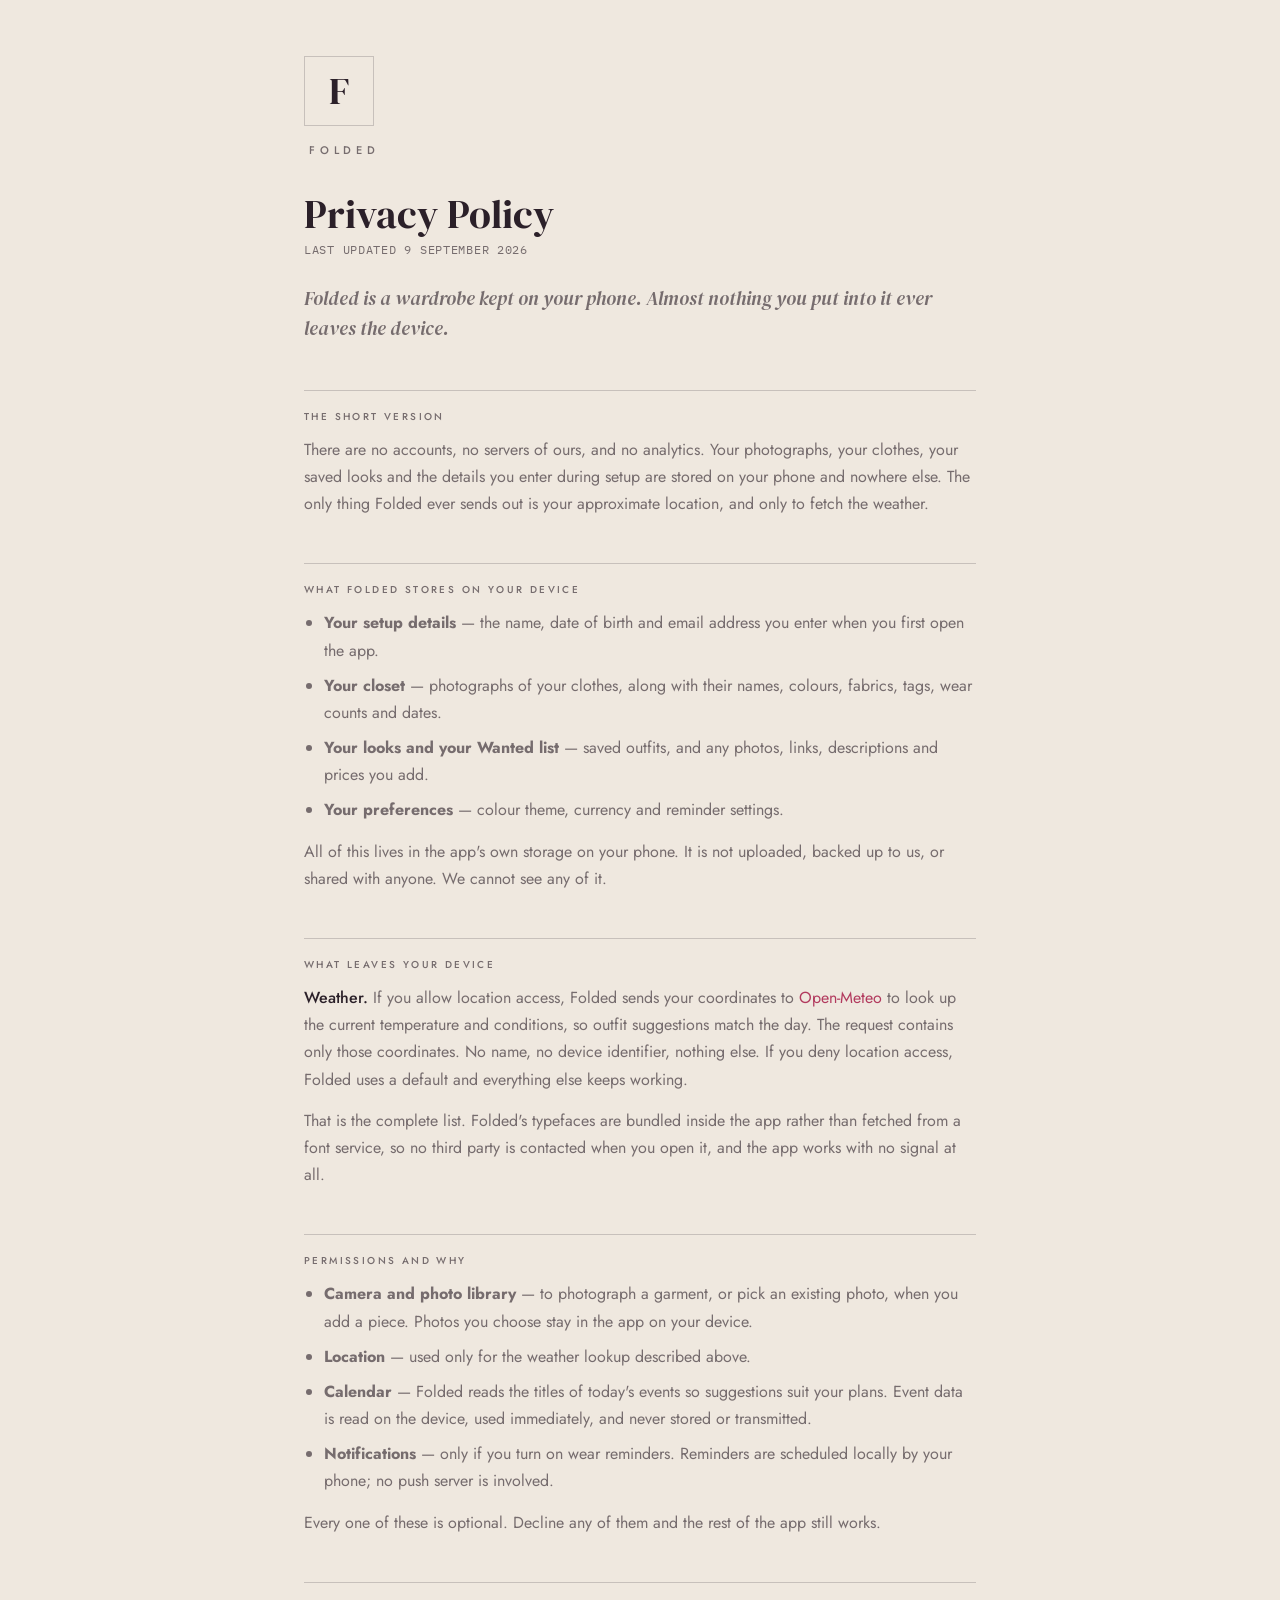
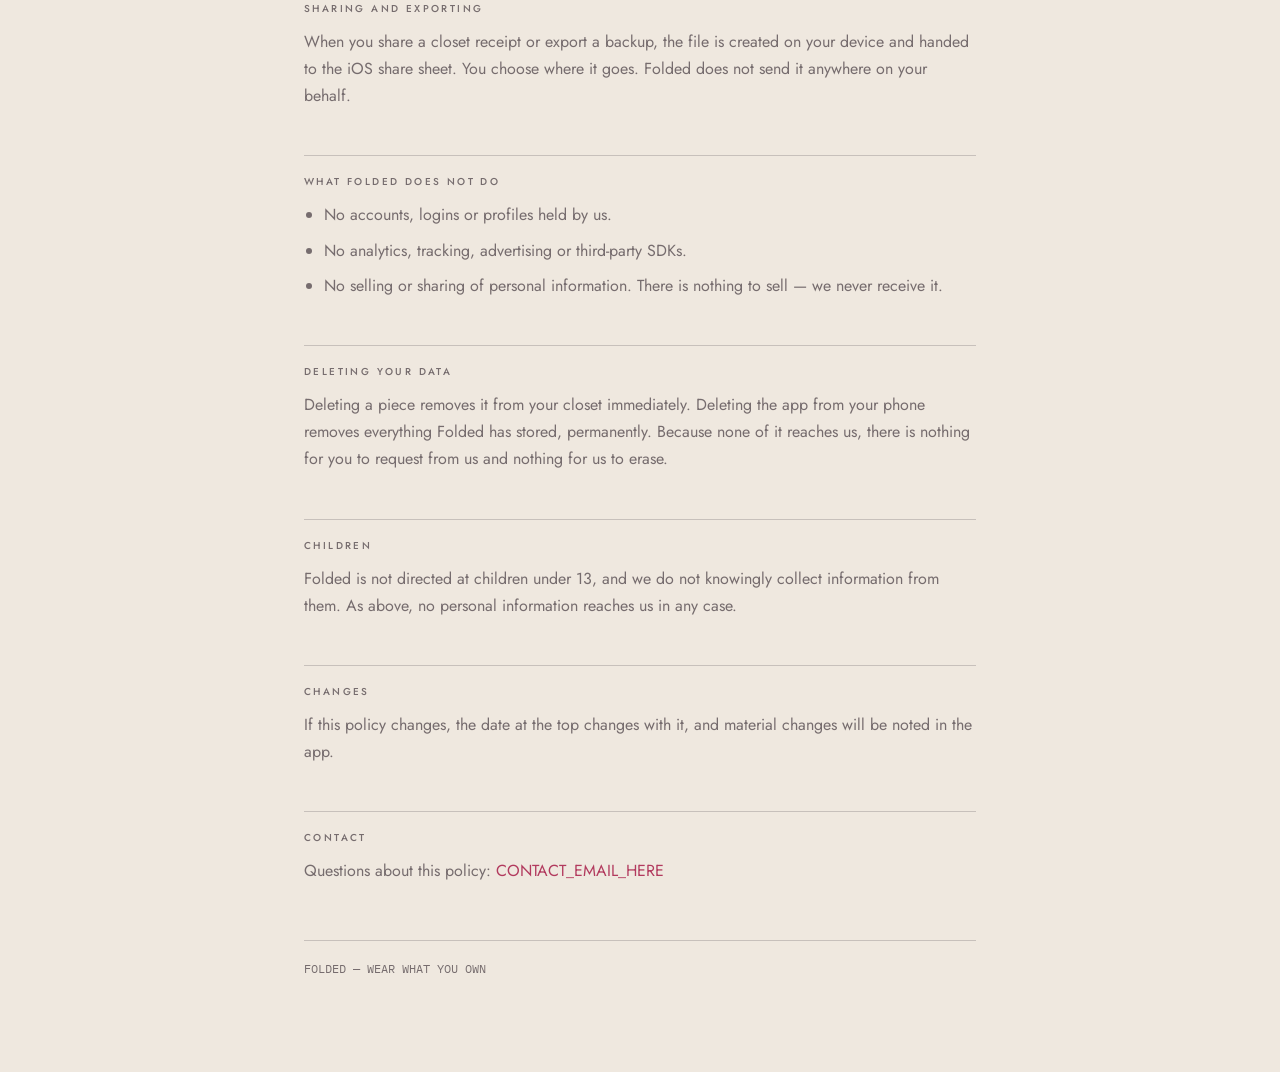
==== index.html @ 3921680c "Add Folded privacy policy for App Store submission Served via GitHub Pages so App Store Connect has " ====
<!doctype html>
<html lang="en">
<head>
<meta charset="utf-8" />
<meta name="viewport" content="width=device-width, initial-scale=1" />
<title>Folded — Privacy Policy</title>
<link rel="preconnect" href="https://fonts.gstatic.com" crossorigin />
<link href="https://fonts.googleapis.com/css2?family=DM+Serif+Display&family=Jost:wght@400;500&family=IBM+Plex+Mono:wght@400&display=swap" rel="stylesheet" />
<style>
  :root { --bg:#EFE8DF; --surf:#FBF8F3; --ink:#2B2029; --muted:rgba(43,32,41,.62); --line:rgba(43,32,41,.2); --acc:#B23A5E; }
  * { box-sizing: border-box; }
  body { margin:0; background:var(--bg); color:var(--ink); font:400 16px/1.7 Jost, system-ui, sans-serif; }
  .wrap { max-width: 720px; margin:0 auto; padding: 56px 24px 96px; }
  .mark { width:70px; height:70px; border:1px solid var(--line); display:flex; align-items:center; justify-content:center; }
  .mark span { font:400 38px/1 "DM Serif Display", Georgia, serif; }
  .brand { font:500 11px Jost, sans-serif; letter-spacing:.44em; padding-left:.44em; color:var(--muted); margin-top:16px; }
  h1 { font:400 40px/1.1 "DM Serif Display", Georgia, serif; margin:34px 0 6px; }
  .date { font:400 12px "IBM Plex Mono", monospace; color:var(--muted); letter-spacing:.06em; }
  .lede { font:400 italic 19px/1.6 "DM Serif Display", Georgia, serif; margin:26px 0 0; }
  h2 { font:500 10px Jost, sans-serif; letter-spacing:.24em; color:var(--muted); margin:46px 0 12px; border-top:1px solid var(--line); padding-top:18px; }
  p { margin:0 0 14px; color:var(--muted); }
  p strong { color:var(--ink); font-weight:500; }
  ul { margin:0 0 14px; padding-left:20px; color:var(--muted); }
  li { margin-bottom:8px; }
  .note { background:var(--surf); border:1px solid var(--line); padding:18px 20px; margin:22px 0; }
  .note p:last-child { margin-bottom:0; }
  a { color:var(--acc); text-decoration:none; }
  footer { margin-top:56px; border-top:1px solid var(--line); padding-top:20px; font:400 12px "IBM Plex Mono", monospace; color:var(--muted); }
</style>
</head>
<body>
<div class="wrap">
  <div class="mark"><span>F</span></div>
  <div class="brand">FOLDED</div>

  <h1>Privacy Policy</h1>
  <div class="date">LAST UPDATED 9 SEPTEMBER 2026</div>

  <p class="lede">Folded is a wardrobe kept on your phone. Almost nothing you put into it ever leaves the device.</p>

  <h2>THE SHORT VERSION</h2>
  <p>There are no accounts, no servers of ours, and no analytics. Your photographs, your clothes, your saved looks and the details you enter during setup are stored on your phone and nowhere else. The only thing Folded ever sends out is your approximate location, and only to fetch the weather.</p>

  <h2>WHAT FOLDED STORES ON YOUR DEVICE</h2>
  <ul>
    <li><strong>Your setup details</strong> — the name, date of birth and email address you enter when you first open the app.</li>
    <li><strong>Your closet</strong> — photographs of your clothes, along with their names, colours, fabrics, tags, wear counts and dates.</li>
    <li><strong>Your looks and your Wanted list</strong> — saved outfits, and any photos, links, descriptions and prices you add.</li>
    <li><strong>Your preferences</strong> — colour theme, currency and reminder settings.</li>
  </ul>
  <p>All of this lives in the app's own storage on your phone. It is not uploaded, backed up to us, or shared with anyone. We cannot see any of it.</p>

  <h2>WHAT LEAVES YOUR DEVICE</h2>
  <p><strong>Weather.</strong> If you allow location access, Folded sends your coordinates to <a href="https://open-meteo.com/">Open-Meteo</a> to look up the current temperature and conditions, so outfit suggestions match the day. The request contains only those coordinates. No name, no device identifier, nothing else. If you deny location access, Folded uses a default and everything else keeps working.</p>
  <p>That is the complete list. Folded's typefaces are bundled inside the app rather than fetched from a font service, so no third party is contacted when you open it, and the app works with no signal at all.</p>

  <h2>PERMISSIONS AND WHY</h2>
  <ul>
    <li><strong>Camera and photo library</strong> — to photograph a garment, or pick an existing photo, when you add a piece. Photos you choose stay in the app on your device.</li>
    <li><strong>Location</strong> — used only for the weather lookup described above.</li>
    <li><strong>Calendar</strong> — Folded reads the titles of today's events so suggestions suit your plans. Event data is read on the device, used immediately, and never stored or transmitted.</li>
    <li><strong>Notifications</strong> — only if you turn on wear reminders. Reminders are scheduled locally by your phone; no push server is involved.</li>
  </ul>
  <p>Every one of these is optional. Decline any of them and the rest of the app still works.</p>

  <h2>SHARING AND EXPORTING</h2>
  <p>When you share a closet receipt or export a backup, the file is created on your device and handed to the iOS share sheet. You choose where it goes. Folded does not send it anywhere on your behalf.</p>

  <h2>WHAT FOLDED DOES NOT DO</h2>
  <ul>
    <li>No accounts, logins or profiles held by us.</li>
    <li>No analytics, tracking, advertising or third-party SDKs.</li>
    <li>No selling or sharing of personal information. There is nothing to sell — we never receive it.</li>
  </ul>

  <h2>DELETING YOUR DATA</h2>
  <p>Deleting a piece removes it from your closet immediately. Deleting the app from your phone removes everything Folded has stored, permanently. Because none of it reaches us, there is nothing for you to request from us and nothing for us to erase.</p>

  <h2>CHILDREN</h2>
  <p>Folded is not directed at children under 13, and we do not knowingly collect information from them. As above, no personal information reaches us in any case.</p>

  <h2>CHANGES</h2>
  <p>If this policy changes, the date at the top changes with it, and material changes will be noted in the app.</p>

  <h2>CONTACT</h2>
  <p>Questions about this policy: <a href="mailto:CONTACT_EMAIL_HERE">CONTACT_EMAIL_HERE</a></p>

  <footer>FOLDED — WEAR WHAT YOU OWN</footer>
</div>
</body>
</html>
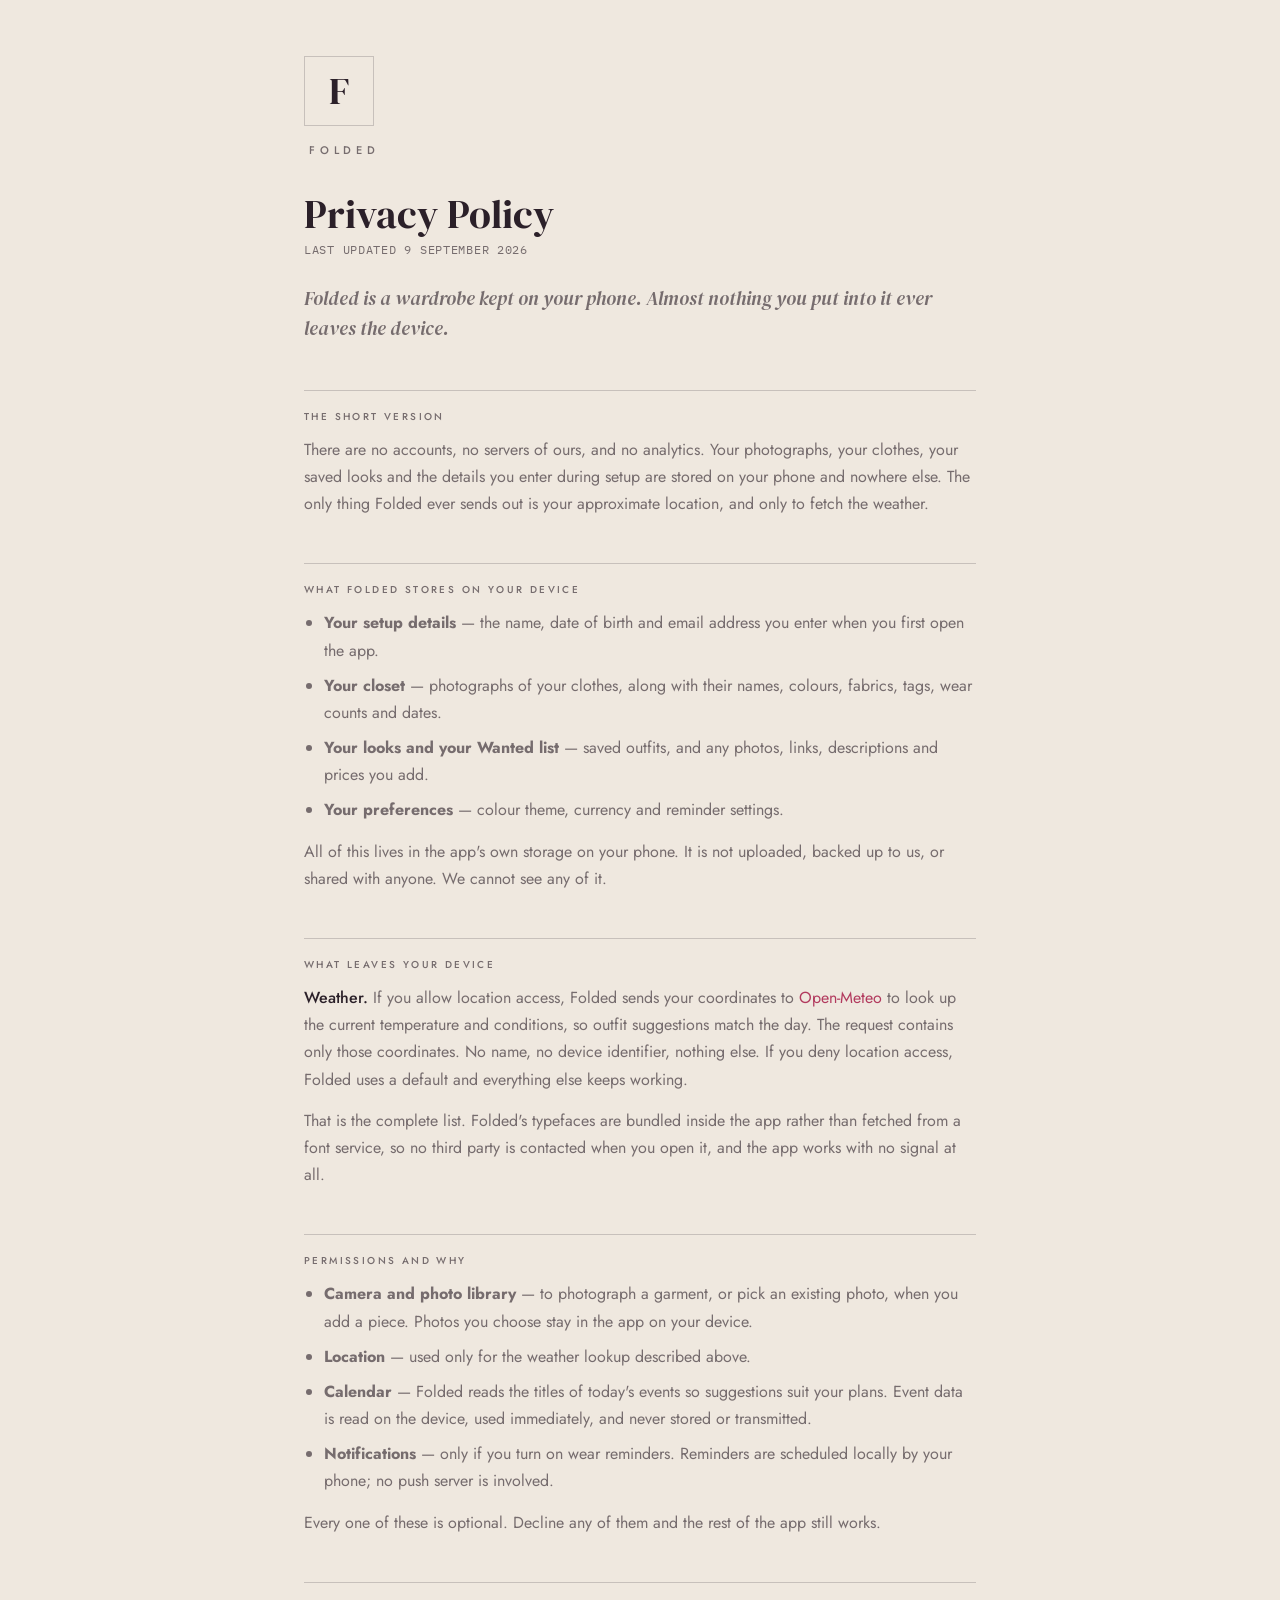
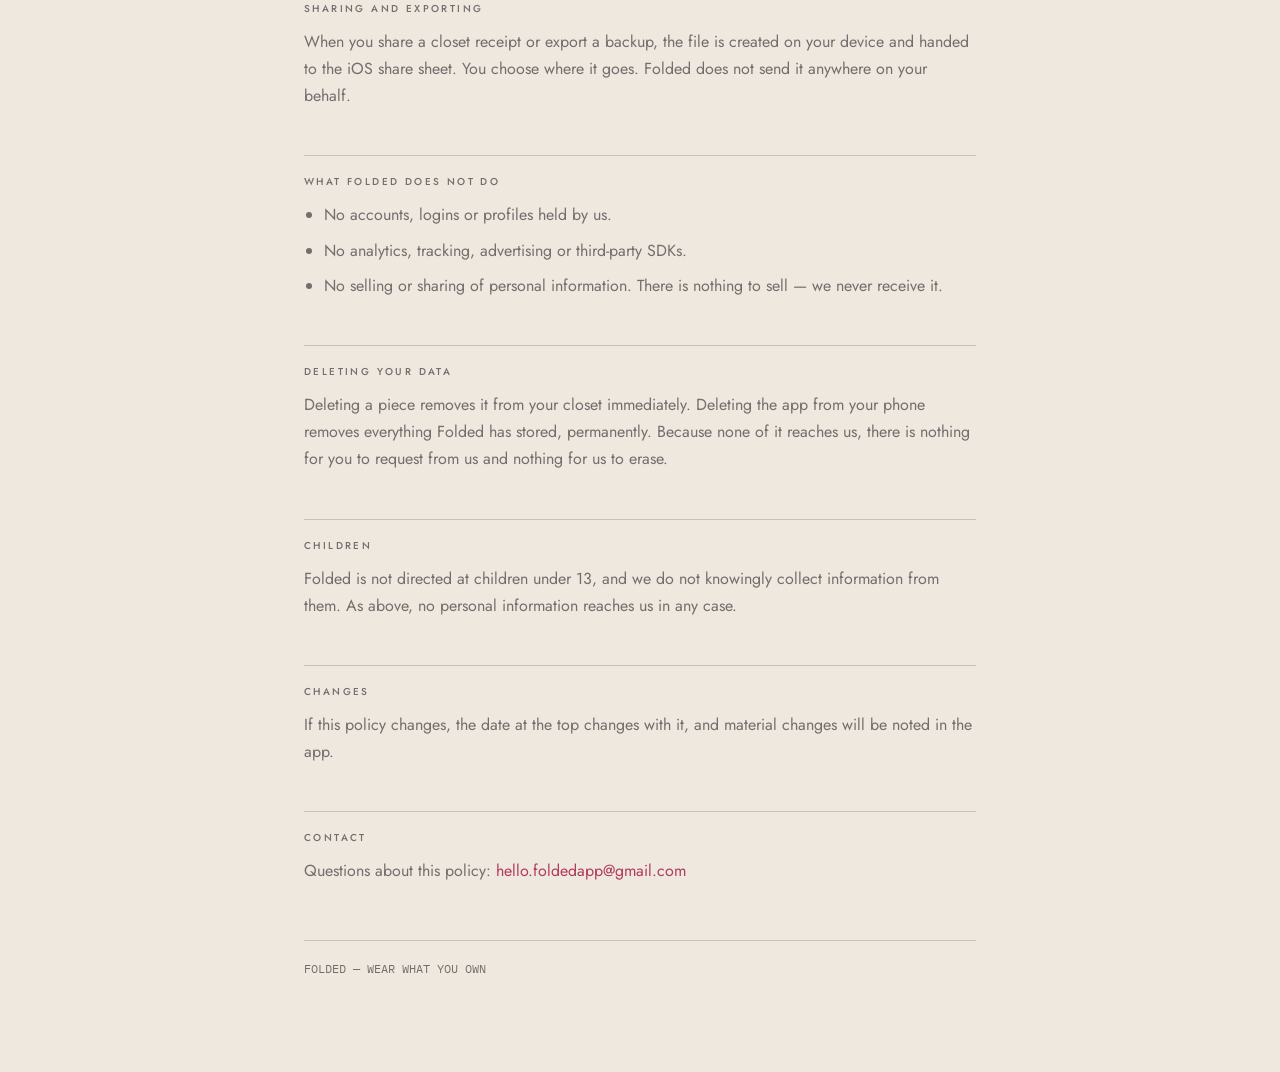
==== commit 86c9e179: "Add Folded contact address to privacy policy Co-Authored-By: Claude Opus 5 <noreply@anthropic.com>" ====
--- a/index.html
+++ b/index.html
@@ -83,7 +83,7 @@
   <p>If this policy changes, the date at the top changes with it, and material changes will be noted in the app.</p>
 
   <h2>CONTACT</h2>
-  <p>Questions about this policy: <a href="mailto:CONTACT_EMAIL_HERE">CONTACT_EMAIL_HERE</a></p>
+  <p>Questions about this policy: <a href="mailto:hello.foldedapp@gmail.com">hello.foldedapp@gmail.com</a></p>
 
   <footer>FOLDED — WEAR WHAT YOU OWN</footer>
 </div>
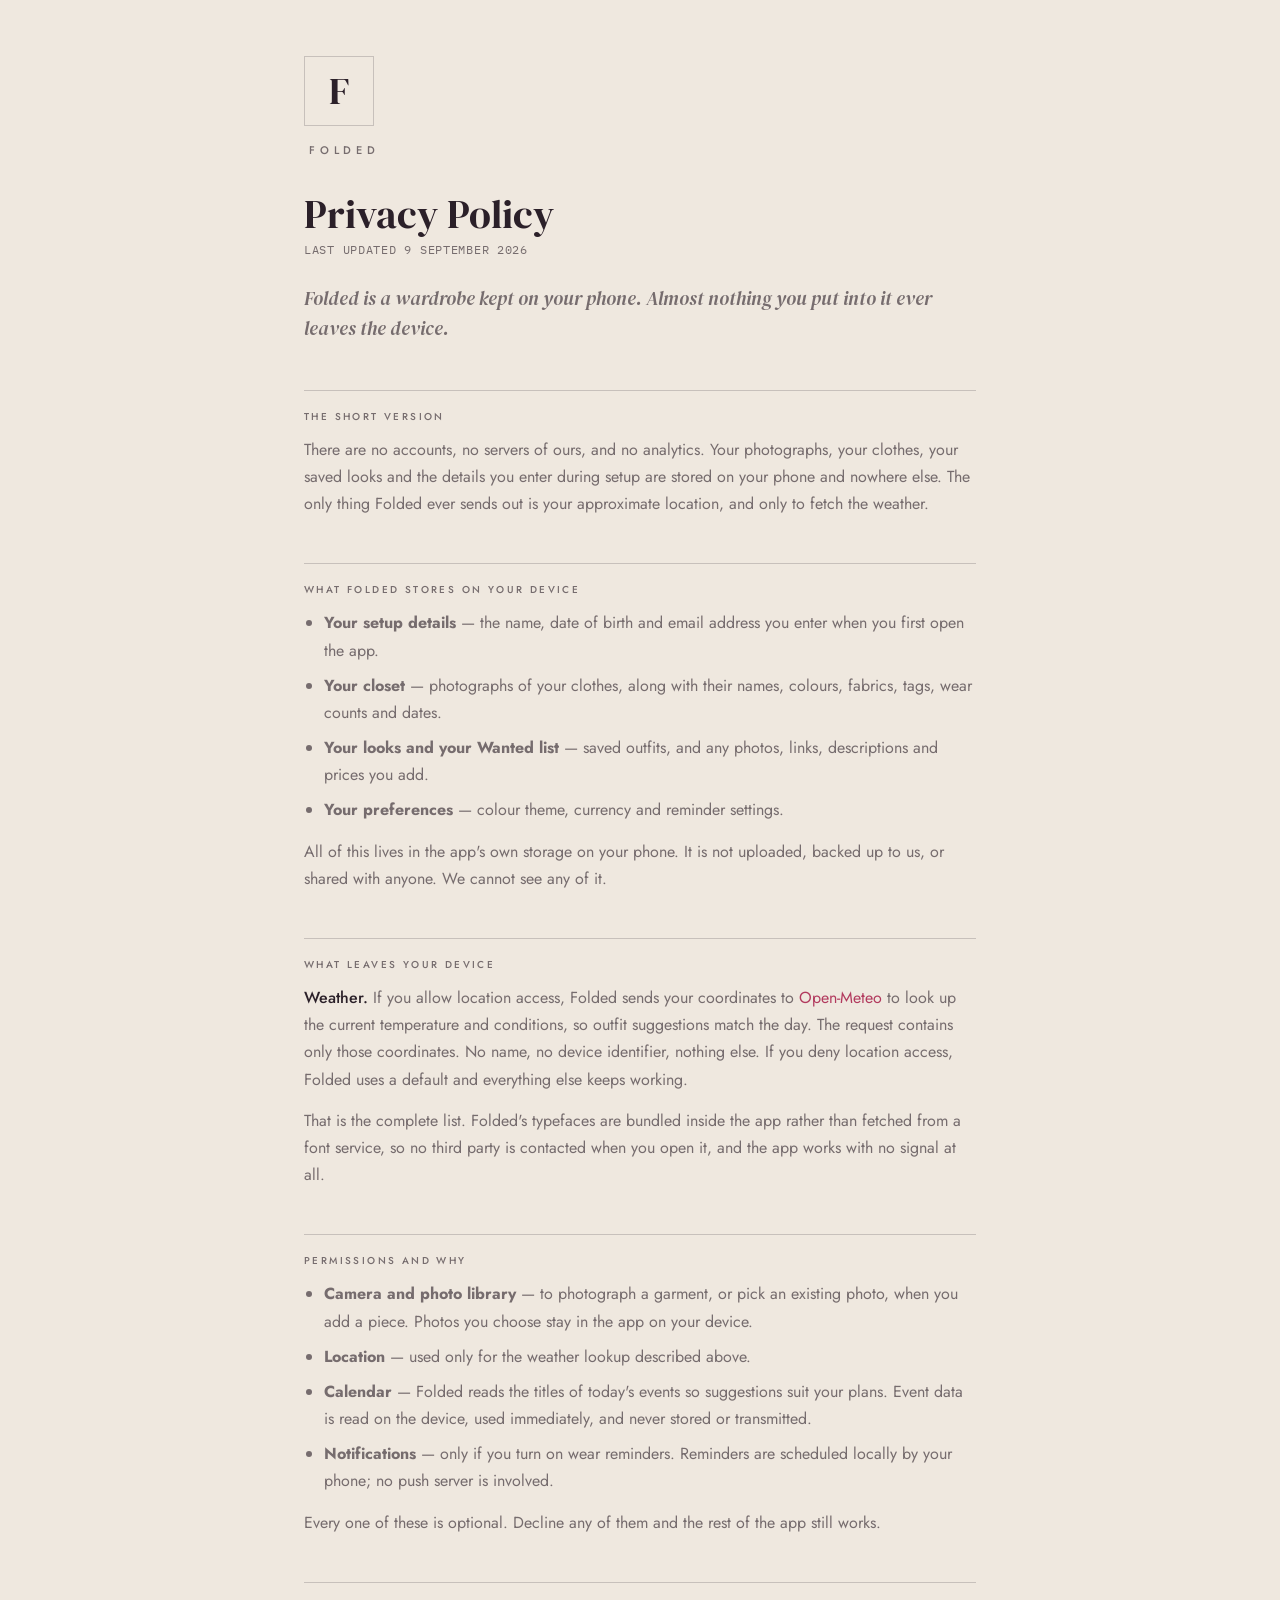
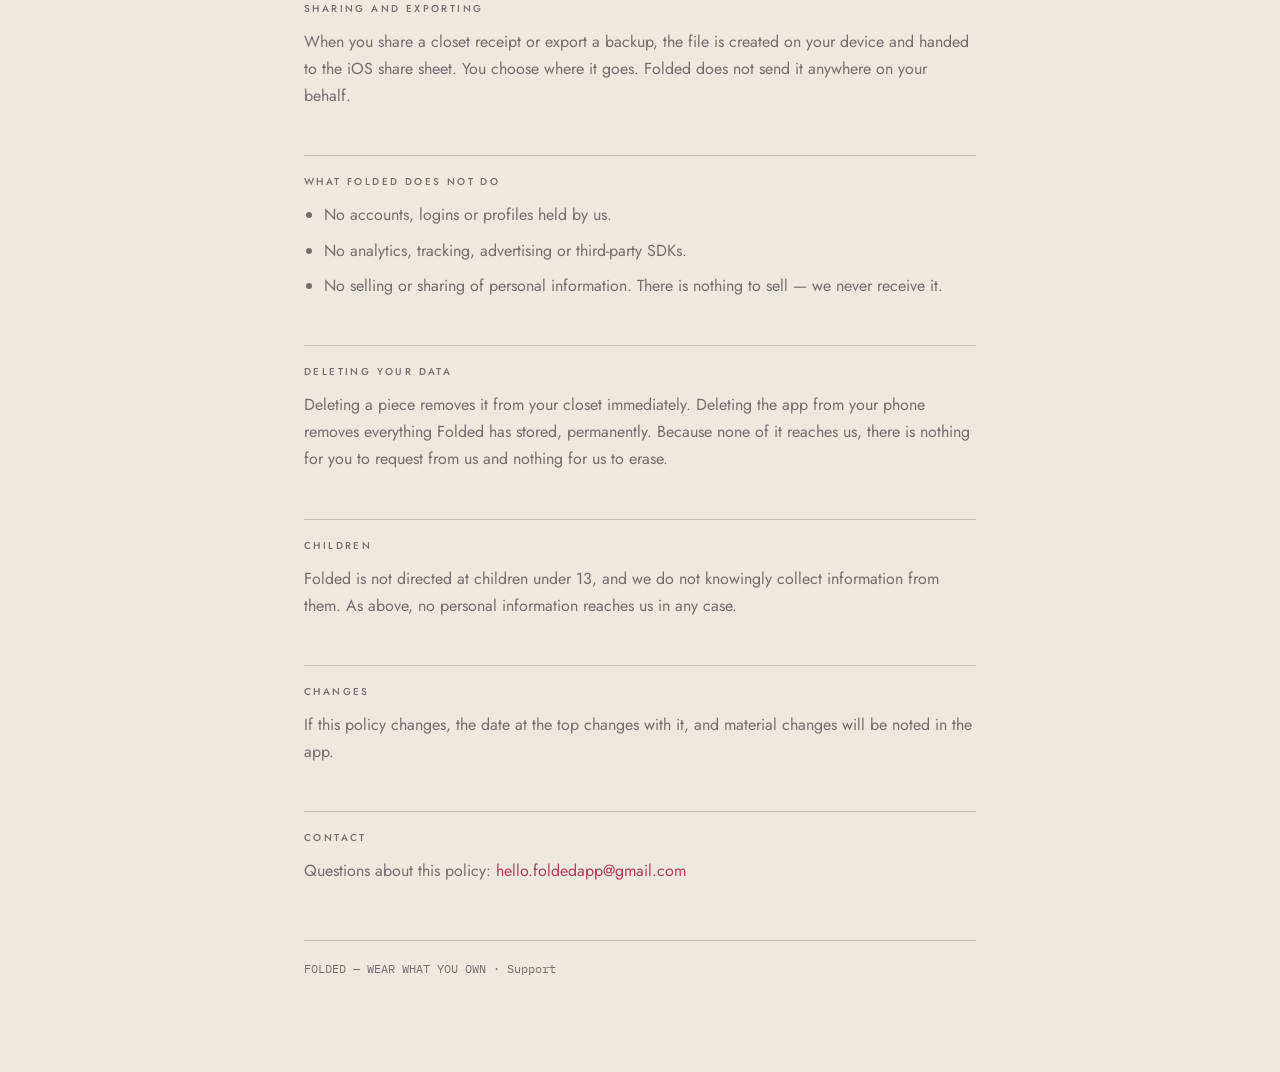
==== commit c2b4d4a6: "Add support page and cross-link it from the privacy policy Gives App Store Connect a Support URL alo" ====
--- a/index.html
+++ b/index.html
@@ -26,6 +26,7 @@
   .note p:last-child { margin-bottom:0; }
   a { color:var(--acc); text-decoration:none; }
   footer { margin-top:56px; border-top:1px solid var(--line); padding-top:20px; font:400 12px "IBM Plex Mono", monospace; color:var(--muted); }
+  footer a { color:var(--muted); }
 </style>
 </head>
 <body>
@@ -85,7 +86,7 @@
   <h2>CONTACT</h2>
   <p>Questions about this policy: <a href="mailto:hello.foldedapp@gmail.com">hello.foldedapp@gmail.com</a></p>
 
-  <footer>FOLDED — WEAR WHAT YOU OWN</footer>
+  <footer>FOLDED — WEAR WHAT YOU OWN · <a href="./support.html">Support</a></footer>
 </div>
 </body>
 </html>
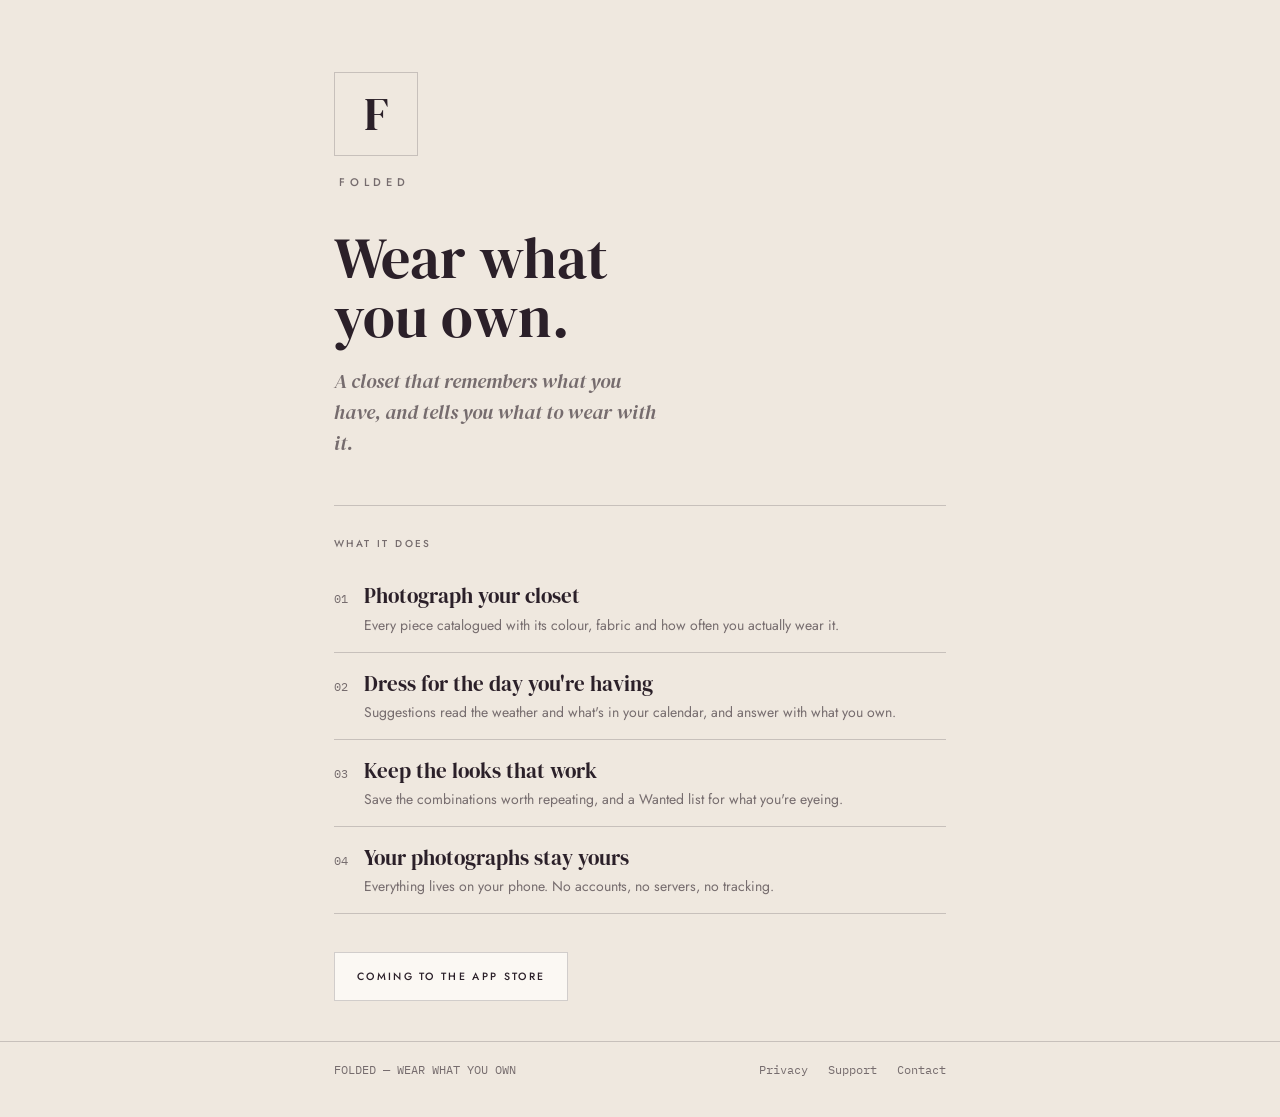
==== commit 19b5f8d9: "Move pages to folded.style with clean URLs and a landing page Privacy and support move into director" ====
--- a/index.html
+++ b/index.html
@@ -3,30 +3,39 @@
 <head>
 <meta charset="utf-8" />
 <meta name="viewport" content="width=device-width, initial-scale=1" />
-<title>Folded — Privacy Policy</title>
+<title>Folded — wear what you own</title>
+<meta name="description" content="A closet that remembers what you own, and tells you what to wear with it. An iPhone wardrobe that keeps your photographs on your phone." />
+<meta property="og:title" content="Folded — wear what you own" />
+<meta property="og:description" content="A closet that remembers what you own, and tells you what to wear with it." />
+<meta property="og:type" content="website" />
 <link rel="preconnect" href="https://fonts.gstatic.com" crossorigin />
-<link href="https://fonts.googleapis.com/css2?family=DM+Serif+Display&family=Jost:wght@400;500&family=IBM+Plex+Mono:wght@400&display=swap" rel="stylesheet" />
+<link href="https://fonts.googleapis.com/css2?family=DM+Serif+Display:ital@0;1&family=Jost:wght@400;500&family=IBM+Plex+Mono:wght@400&display=swap" rel="stylesheet" />
 <style>
   :root { --bg:#EFE8DF; --surf:#FBF8F3; --ink:#2B2029; --muted:rgba(43,32,41,.62); --line:rgba(43,32,41,.2); --acc:#B23A5E; }
   * { box-sizing: border-box; }
-  body { margin:0; background:var(--bg); color:var(--ink); font:400 16px/1.7 Jost, system-ui, sans-serif; }
-  .wrap { max-width: 720px; margin:0 auto; padding: 56px 24px 96px; }
-  .mark { width:70px; height:70px; border:1px solid var(--line); display:flex; align-items:center; justify-content:center; }
-  .mark span { font:400 38px/1 "DM Serif Display", Georgia, serif; }
-  .brand { font:500 11px Jost, sans-serif; letter-spacing:.44em; padding-left:.44em; color:var(--muted); margin-top:16px; }
-  h1 { font:400 40px/1.1 "DM Serif Display", Georgia, serif; margin:34px 0 6px; }
-  .date { font:400 12px "IBM Plex Mono", monospace; color:var(--muted); letter-spacing:.06em; }
-  .lede { font:400 italic 19px/1.6 "DM Serif Display", Georgia, serif; margin:26px 0 0; }
-  h2 { font:500 10px Jost, sans-serif; letter-spacing:.24em; color:var(--muted); margin:46px 0 12px; border-top:1px solid var(--line); padding-top:18px; }
-  p { margin:0 0 14px; color:var(--muted); }
-  p strong { color:var(--ink); font-weight:500; }
-  ul { margin:0 0 14px; padding-left:20px; color:var(--muted); }
-  li { margin-bottom:8px; }
-  .note { background:var(--surf); border:1px solid var(--line); padding:18px 20px; margin:22px 0; }
-  .note p:last-child { margin-bottom:0; }
+  body { margin:0; background:var(--bg); color:var(--ink); font:400 16px/1.7 Jost, system-ui, sans-serif;
+         min-height:100vh; display:flex; flex-direction:column; }
+  .wrap { flex:1; max-width:660px; width:100%; margin:0 auto; padding:72px 24px 40px; }
+  .mark { width:84px; height:84px; border:1px solid var(--line); display:flex; align-items:center; justify-content:center; }
+  .mark span { font:400 46px/1 "DM Serif Display", Georgia, serif; }
+  .brand { font:500 11px Jost, sans-serif; letter-spacing:.44em; padding-left:.44em; color:var(--muted); margin-top:18px; }
+  h1 { font:400 clamp(38px, 9vw, 58px)/1.02 "DM Serif Display", Georgia, serif; margin:38px 0 0; }
+  .lede { font:400 italic 20px/1.55 "DM Serif Display", Georgia, serif; color:var(--muted); margin:20px 0 0; max-width:30ch; }
+  .rule { border-top:1px solid var(--line); margin:46px 0 0; }
+  h2 { font:500 10px Jost, sans-serif; letter-spacing:.24em; color:var(--muted); margin:30px 0 14px; }
+  ul { list-style:none; margin:0; padding:0; }
+  li { border-bottom:1px solid var(--line); padding:16px 0; display:flex; gap:16px; align-items:baseline; }
+  li .n { font:400 12px "IBM Plex Mono", monospace; color:var(--muted); flex:none; }
+  li .t { font:400 21px "DM Serif Display", Georgia, serif; }
+  li .d { font:400 14px/1.5 Jost, sans-serif; color:var(--muted); margin-top:3px; }
+  .soon { display:inline-block; margin-top:38px; border:1px solid var(--line); background:var(--surf);
+          padding:16px 22px; font:500 10.5px Jost, sans-serif; letter-spacing:.22em; color:var(--ink); }
+  footer { border-top:1px solid var(--line); }
+  .finner { max-width:660px; margin:0 auto; padding:20px 24px 40px; display:flex; flex-wrap:wrap; gap:6px 20px;
+            font:400 12px "IBM Plex Mono", monospace; color:var(--muted); }
   a { color:var(--acc); text-decoration:none; }
-  footer { margin-top:56px; border-top:1px solid var(--line); padding-top:20px; font:400 12px "IBM Plex Mono", monospace; color:var(--muted); }
   footer a { color:var(--muted); }
+  .sp { flex:1; }
 </style>
 </head>
 <body>
@@ -34,59 +43,30 @@
   <div class="mark"><span>F</span></div>
   <div class="brand">FOLDED</div>
 
-  <h1>Privacy Policy</h1>
-  <div class="date">LAST UPDATED 9 SEPTEMBER 2026</div>
+  <h1>Wear what<br />you own.</h1>
+  <p class="lede">A closet that remembers what you have, and tells you what to wear with it.</p>
 
-  <p class="lede">Folded is a wardrobe kept on your phone. Almost nothing you put into it ever leaves the device.</p>
+  <div class="rule"></div>
 
-  <h2>THE SHORT VERSION</h2>
-  <p>There are no accounts, no servers of ours, and no analytics. Your photographs, your clothes, your saved looks and the details you enter during setup are stored on your phone and nowhere else. The only thing Folded ever sends out is your approximate location, and only to fetch the weather.</p>
-
-  <h2>WHAT FOLDED STORES ON YOUR DEVICE</h2>
+  <h2>WHAT IT DOES</h2>
   <ul>
-    <li><strong>Your setup details</strong> — the name, date of birth and email address you enter when you first open the app.</li>
-    <li><strong>Your closet</strong> — photographs of your clothes, along with their names, colours, fabrics, tags, wear counts and dates.</li>
-    <li><strong>Your looks and your Wanted list</strong> — saved outfits, and any photos, links, descriptions and prices you add.</li>
-    <li><strong>Your preferences</strong> — colour theme, currency and reminder settings.</li>
-  </ul>
-  <p>All of this lives in the app's own storage on your phone. It is not uploaded, backed up to us, or shared with anyone. We cannot see any of it.</p>
-
-  <h2>WHAT LEAVES YOUR DEVICE</h2>
-  <p><strong>Weather.</strong> If you allow location access, Folded sends your coordinates to <a href="https://open-meteo.com/">Open-Meteo</a> to look up the current temperature and conditions, so outfit suggestions match the day. The request contains only those coordinates. No name, no device identifier, nothing else. If you deny location access, Folded uses a default and everything else keeps working.</p>
-  <p>That is the complete list. Folded's typefaces are bundled inside the app rather than fetched from a font service, so no third party is contacted when you open it, and the app works with no signal at all.</p>
-
-  <h2>PERMISSIONS AND WHY</h2>
-  <ul>
-    <li><strong>Camera and photo library</strong> — to photograph a garment, or pick an existing photo, when you add a piece. Photos you choose stay in the app on your device.</li>
-    <li><strong>Location</strong> — used only for the weather lookup described above.</li>
-    <li><strong>Calendar</strong> — Folded reads the titles of today's events so suggestions suit your plans. Event data is read on the device, used immediately, and never stored or transmitted.</li>
-    <li><strong>Notifications</strong> — only if you turn on wear reminders. Reminders are scheduled locally by your phone; no push server is involved.</li>
-  </ul>
-  <p>Every one of these is optional. Decline any of them and the rest of the app still works.</p>
-
-  <h2>SHARING AND EXPORTING</h2>
-  <p>When you share a closet receipt or export a backup, the file is created on your device and handed to the iOS share sheet. You choose where it goes. Folded does not send it anywhere on your behalf.</p>
-
-  <h2>WHAT FOLDED DOES NOT DO</h2>
-  <ul>
-    <li>No accounts, logins or profiles held by us.</li>
-    <li>No analytics, tracking, advertising or third-party SDKs.</li>
-    <li>No selling or sharing of personal information. There is nothing to sell — we never receive it.</li>
+    <li><span class="n">01</span><span><span class="t">Photograph your closet</span><div class="d">Every piece catalogued with its colour, fabric and how often you actually wear it.</div></span></li>
+    <li><span class="n">02</span><span><span class="t">Dress for the day you're having</span><div class="d">Suggestions read the weather and what's in your calendar, and answer with what you own.</div></span></li>
+    <li><span class="n">03</span><span><span class="t">Keep the looks that work</span><div class="d">Save the combinations worth repeating, and a Wanted list for what you're eyeing.</div></span></li>
+    <li><span class="n">04</span><span><span class="t">Your photographs stay yours</span><div class="d">Everything lives on your phone. No accounts, no servers, no tracking.</div></span></li>
   </ul>
 
-  <h2>DELETING YOUR DATA</h2>
-  <p>Deleting a piece removes it from your closet immediately. Deleting the app from your phone removes everything Folded has stored, permanently. Because none of it reaches us, there is nothing for you to request from us and nothing for us to erase.</p>
+  <div class="soon">COMING TO THE APP STORE</div>
+</div>
 
-  <h2>CHILDREN</h2>
-  <p>Folded is not directed at children under 13, and we do not knowingly collect information from them. As above, no personal information reaches us in any case.</p>
-
-  <h2>CHANGES</h2>
-  <p>If this policy changes, the date at the top changes with it, and material changes will be noted in the app.</p>
-
-  <h2>CONTACT</h2>
-  <p>Questions about this policy: <a href="mailto:hello.foldedapp@gmail.com">hello.foldedapp@gmail.com</a></p>
-
-  <footer>FOLDED — WEAR WHAT YOU OWN · <a href="./support.html">Support</a></footer>
-</div>
+<footer>
+  <div class="finner">
+    <span>FOLDED — WEAR WHAT YOU OWN</span>
+    <span class="sp"></span>
+    <a href="./privacy/">Privacy</a>
+    <a href="./support/">Support</a>
+    <a href="mailto:hello.foldedapp@gmail.com">Contact</a>
+  </div>
+</footer>
 </body>
 </html>
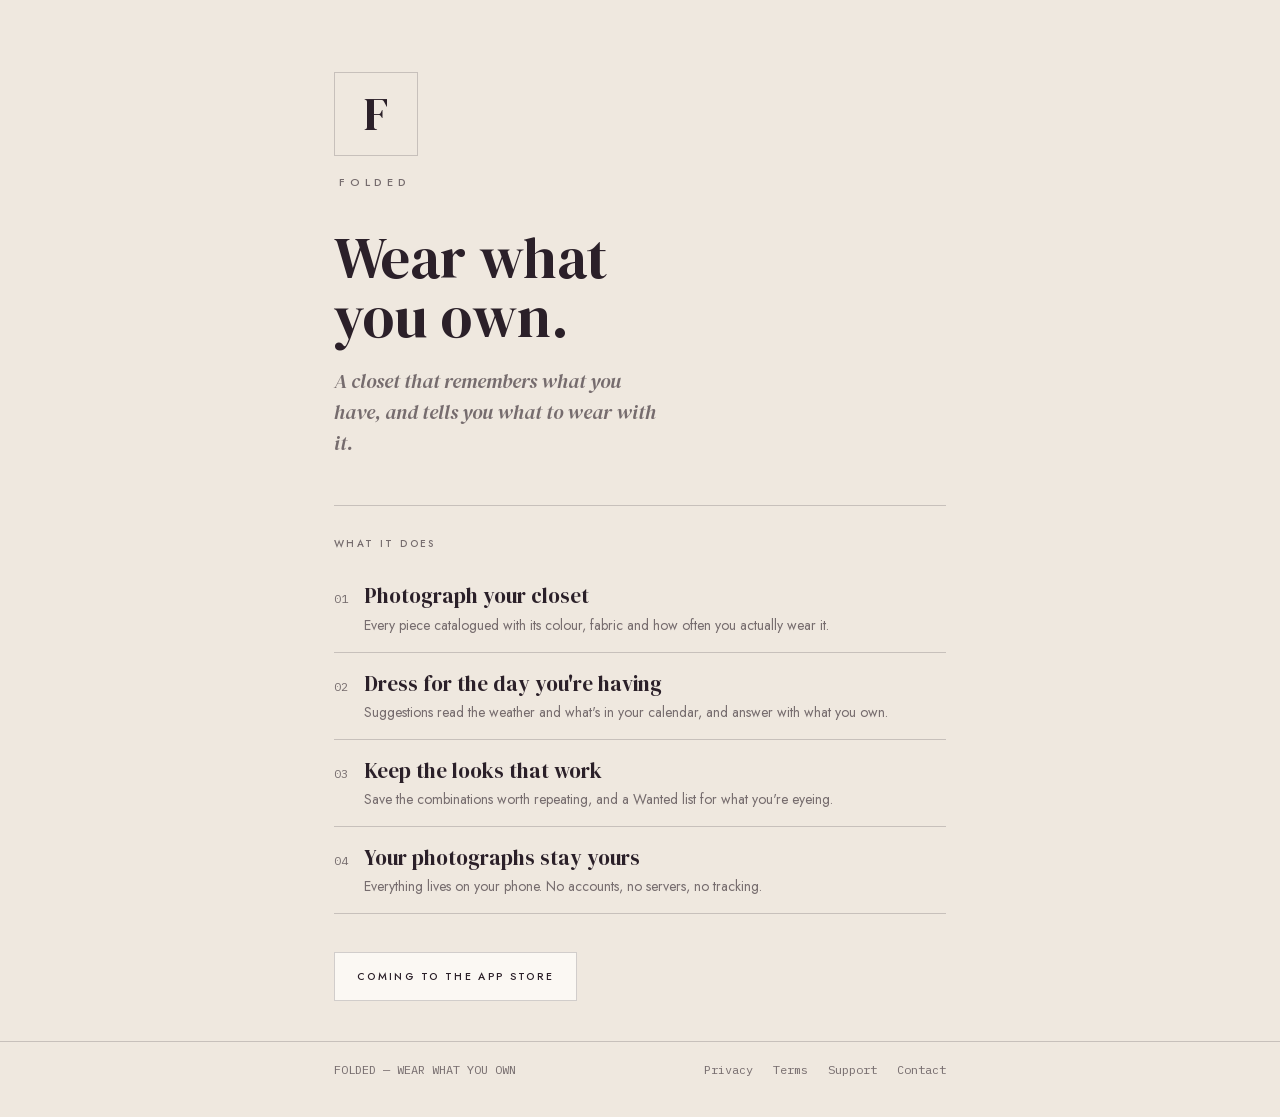
==== commit de18158b: "Terms of use, self-hosted fonts, content-security policy - Add /terms/ page; link it from every page" ====
--- a/index.html
+++ b/index.html
@@ -2,14 +2,15 @@
 <html lang="en">
 <head>
 <meta charset="utf-8" />
+<meta http-equiv="Content-Security-Policy" content="default-src 'self'; script-src 'none'; style-src 'self' 'unsafe-inline'; img-src 'self' data:; font-src 'self'; connect-src 'none'; object-src 'none'; base-uri 'self'; form-action 'none'" />
+<meta name="referrer" content="strict-origin-when-cross-origin" />
 <meta name="viewport" content="width=device-width, initial-scale=1" />
 <title>Folded — wear what you own</title>
 <meta name="description" content="A closet that remembers what you own, and tells you what to wear with it. An iPhone wardrobe that keeps your photographs on your phone." />
 <meta property="og:title" content="Folded — wear what you own" />
 <meta property="og:description" content="A closet that remembers what you own, and tells you what to wear with it." />
 <meta property="og:type" content="website" />
-<link rel="preconnect" href="https://fonts.gstatic.com" crossorigin />
-<link href="https://fonts.googleapis.com/css2?family=DM+Serif+Display:ital@0;1&family=Jost:wght@400;500&family=IBM+Plex+Mono:wght@400&display=swap" rel="stylesheet" />
+<link rel="stylesheet" href="/fonts/fonts.css" />
 <style>
   :root { --bg:#EFE8DF; --surf:#FBF8F3; --ink:#2B2029; --muted:rgba(43,32,41,.62); --line:rgba(43,32,41,.2); --acc:#B23A5E; }
   * { box-sizing: border-box; }
@@ -64,8 +65,9 @@
     <span>FOLDED — WEAR WHAT YOU OWN</span>
     <span class="sp"></span>
     <a href="./privacy/">Privacy</a>
+    <a href="./terms/">Terms</a>
     <a href="./support/">Support</a>
-    <a href="mailto:hello.foldedapp@gmail.com">Contact</a>
+    <a href="mailto:hello@folded.style">Contact</a>
   </div>
 </footer>
 </body>
--- a/fonts/fonts.css
+++ b/fonts/fonts.css
@@ -0,0 +1,113 @@
+/* Fonts served from this site: no third-party request. */
+@font-face {
+  font-family: 'DM Serif Display';
+  font-style: italic;
+  font-weight: 400;
+  font-display: swap;
+  src: url('/fonts/dm-serif-display-400-italic-latin-ext.woff2') format('woff2');
+  unicode-range: U+0100-02BA, U+02BD-02C5, U+02C7-02CC, U+02CE-02D7, U+02DD-02FF, U+0304, U+0308, U+0329, U+1D00-1DBF, U+1E00-1E9F, U+1EF2-1EFF, U+2020, U+20A0-20AB, U+20AD-20C0, U+2113, U+2C60-2C7F, U+A720-A7FF;
+}
+@font-face {
+  font-family: 'DM Serif Display';
+  font-style: italic;
+  font-weight: 400;
+  font-display: swap;
+  src: url('/fonts/dm-serif-display-400-italic-latin.woff2') format('woff2');
+  unicode-range: U+0000-00FF, U+0131, U+0152-0153, U+02BB-02BC, U+02C6, U+02DA, U+02DC, U+0304, U+0308, U+0329, U+2000-206F, U+20AC, U+2122, U+2191, U+2193, U+2212, U+2215, U+FEFF, U+FFFD;
+}
+@font-face {
+  font-family: 'DM Serif Display';
+  font-style: normal;
+  font-weight: 400;
+  font-display: swap;
+  src: url('/fonts/dm-serif-display-400-normal-latin-ext.woff2') format('woff2');
+  unicode-range: U+0100-02BA, U+02BD-02C5, U+02C7-02CC, U+02CE-02D7, U+02DD-02FF, U+0304, U+0308, U+0329, U+1D00-1DBF, U+1E00-1E9F, U+1EF2-1EFF, U+2020, U+20A0-20AB, U+20AD-20C0, U+2113, U+2C60-2C7F, U+A720-A7FF;
+}
+@font-face {
+  font-family: 'DM Serif Display';
+  font-style: normal;
+  font-weight: 400;
+  font-display: swap;
+  src: url('/fonts/dm-serif-display-400-normal-latin.woff2') format('woff2');
+  unicode-range: U+0000-00FF, U+0131, U+0152-0153, U+02BB-02BC, U+02C6, U+02DA, U+02DC, U+0304, U+0308, U+0329, U+2000-206F, U+20AC, U+2122, U+2191, U+2193, U+2212, U+2215, U+FEFF, U+FFFD;
+}
+@font-face {
+  font-family: 'IBM Plex Mono';
+  font-style: normal;
+  font-weight: 400;
+  font-display: swap;
+  src: url('/fonts/ibm-plex-mono-400-normal-latin-ext.woff2') format('woff2');
+  unicode-range: U+0100-02BA, U+02BD-02C5, U+02C7-02CC, U+02CE-02D7, U+02DD-02FF, U+0304, U+0308, U+0329, U+1D00-1DBF, U+1E00-1E9F, U+1EF2-1EFF, U+2020, U+20A0-20AB, U+20AD-20C0, U+2113, U+2C60-2C7F, U+A720-A7FF;
+}
+@font-face {
+  font-family: 'IBM Plex Mono';
+  font-style: normal;
+  font-weight: 400;
+  font-display: swap;
+  src: url('/fonts/ibm-plex-mono-400-normal-latin.woff2') format('woff2');
+  unicode-range: U+0000-00FF, U+0131, U+0152-0153, U+02BB-02BC, U+02C6, U+02DA, U+02DC, U+0304, U+0308, U+0329, U+2000-206F, U+20AC, U+2122, U+2191, U+2193, U+2212, U+2215, U+FEFF, U+FFFD;
+}
+@font-face {
+  font-family: 'IBM Plex Mono';
+  font-style: normal;
+  font-weight: 500;
+  font-display: swap;
+  src: url('/fonts/ibm-plex-mono-500-normal-latin-ext.woff2') format('woff2');
+  unicode-range: U+0100-02BA, U+02BD-02C5, U+02C7-02CC, U+02CE-02D7, U+02DD-02FF, U+0304, U+0308, U+0329, U+1D00-1DBF, U+1E00-1E9F, U+1EF2-1EFF, U+2020, U+20A0-20AB, U+20AD-20C0, U+2113, U+2C60-2C7F, U+A720-A7FF;
+}
+@font-face {
+  font-family: 'IBM Plex Mono';
+  font-style: normal;
+  font-weight: 500;
+  font-display: swap;
+  src: url('/fonts/ibm-plex-mono-500-normal-latin.woff2') format('woff2');
+  unicode-range: U+0000-00FF, U+0131, U+0152-0153, U+02BB-02BC, U+02C6, U+02DA, U+02DC, U+0304, U+0308, U+0329, U+2000-206F, U+20AC, U+2122, U+2191, U+2193, U+2212, U+2215, U+FEFF, U+FFFD;
+}
+@font-face {
+  font-family: 'Jost';
+  font-style: normal;
+  font-weight: 400;
+  font-display: swap;
+  src: url('/fonts/jost-400-normal-latin-ext.woff2') format('woff2');
+  unicode-range: U+0100-02BA, U+02BD-02C5, U+02C7-02CC, U+02CE-02D7, U+02DD-02FF, U+0304, U+0308, U+0329, U+1D00-1DBF, U+1E00-1E9F, U+1EF2-1EFF, U+2020, U+20A0-20AB, U+20AD-20C0, U+2113, U+2C60-2C7F, U+A720-A7FF;
+}
+@font-face {
+  font-family: 'Jost';
+  font-style: normal;
+  font-weight: 400;
+  font-display: swap;
+  src: url('/fonts/jost-400-normal-latin.woff2') format('woff2');
+  unicode-range: U+0000-00FF, U+0131, U+0152-0153, U+02BB-02BC, U+02C6, U+02DA, U+02DC, U+0304, U+0308, U+0329, U+2000-206F, U+20AC, U+2122, U+2191, U+2193, U+2212, U+2215, U+FEFF, U+FFFD;
+}
+@font-face {
+  font-family: 'Jost';
+  font-style: normal;
+  font-weight: 500;
+  font-display: swap;
+  src: url('/fonts/jost-500-normal-latin-ext.woff2') format('woff2');
+  unicode-range: U+0100-02BA, U+02BD-02C5, U+02C7-02CC, U+02CE-02D7, U+02DD-02FF, U+0304, U+0308, U+0329, U+1D00-1DBF, U+1E00-1E9F, U+1EF2-1EFF, U+2020, U+20A0-20AB, U+20AD-20C0, U+2113, U+2C60-2C7F, U+A720-A7FF;
+}
+@font-face {
+  font-family: 'Jost';
+  font-style: normal;
+  font-weight: 500;
+  font-display: swap;
+  src: url('/fonts/jost-500-normal-latin.woff2') format('woff2');
+  unicode-range: U+0000-00FF, U+0131, U+0152-0153, U+02BB-02BC, U+02C6, U+02DA, U+02DC, U+0304, U+0308, U+0329, U+2000-206F, U+20AC, U+2122, U+2191, U+2193, U+2212, U+2215, U+FEFF, U+FFFD;
+}
+@font-face {
+  font-family: 'Jost';
+  font-style: normal;
+  font-weight: 600;
+  font-display: swap;
+  src: url('/fonts/jost-600-normal-latin-ext.woff2') format('woff2');
+  unicode-range: U+0100-02BA, U+02BD-02C5, U+02C7-02CC, U+02CE-02D7, U+02DD-02FF, U+0304, U+0308, U+0329, U+1D00-1DBF, U+1E00-1E9F, U+1EF2-1EFF, U+2020, U+20A0-20AB, U+20AD-20C0, U+2113, U+2C60-2C7F, U+A720-A7FF;
+}
+@font-face {
+  font-family: 'Jost';
+  font-style: normal;
+  font-weight: 600;
+  font-display: swap;
+  src: url('/fonts/jost-600-normal-latin.woff2') format('woff2');
+  unicode-range: U+0000-00FF, U+0131, U+0152-0153, U+02BB-02BC, U+02C6, U+02DA, U+02DC, U+0304, U+0308, U+0329, U+2000-206F, U+20AC, U+2122, U+2191, U+2193, U+2212, U+2215, U+FEFF, U+FFFD;
+}
